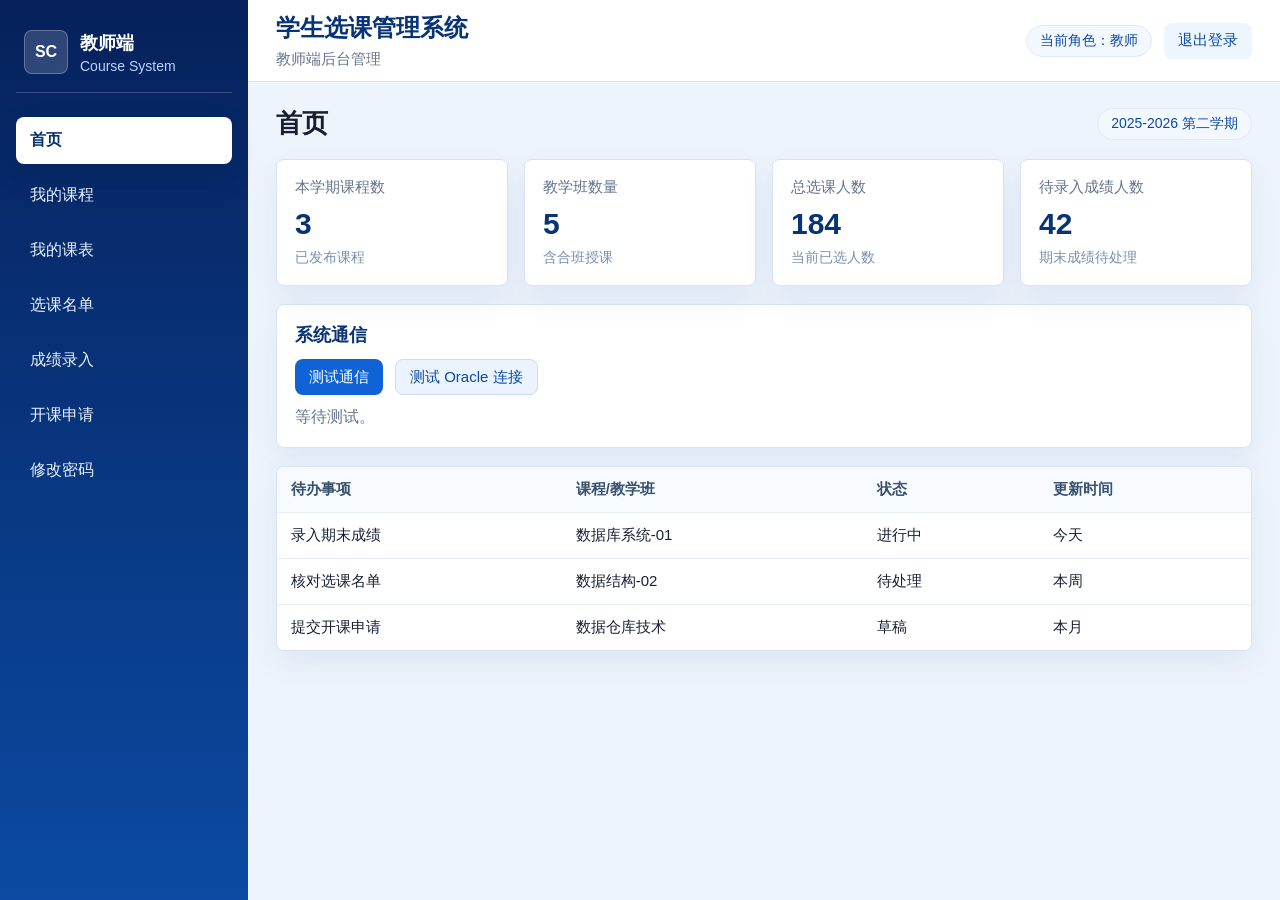
==== wwwroot/index.html @ d07c08db "新增教师模块分层业务代码、数据库初始化脚本，添加.gitignore过滤编译缓存文件" ====
<!doctype html>
<html lang="zh-CN">
<head>
  <meta charset="utf-8">
  <meta name="viewport" content="width=device-width, initial-scale=1">
  <title>学生选课管理系统</title>
  <link rel="stylesheet" href="css/app.css">
</head>
<body>
  <div class="app-shell">
    <aside class="sidebar">
      <div class="brand">
        <div class="brand-mark">SC</div>
        <div>
          <div class="brand-title">教师端</div>
          <div class="brand-subtitle">Course System</div>
        </div>
      </div>

      <nav class="nav-menu" aria-label="教师端导航">
        <button class="nav-item active" type="button" data-page="dashboard">首页</button>
        <button class="nav-item" type="button" data-page="courses">我的课程</button>
        <button class="nav-item" type="button" data-page="schedule">我的课表</button>
        <button class="nav-item" type="button" data-page="students">选课名单</button>
        <button class="nav-item" type="button" data-page="scores">成绩录入</button>
        <button class="nav-item" type="button" data-page="applications">开课申请</button>
        <button class="nav-item" type="button" data-page="password">修改密码</button>
      </nav>
    </aside>

    <section class="workspace">
      <header class="topbar">
        <div>
          <h1>学生选课管理系统</h1>
          <p id="view-subtitle">教师端后台管理</p>
        </div>
        <div class="topbar-actions">
          <span class="role-pill">当前角色：教师</span>
          <button class="logout-button" type="button">退出登录</button>
        </div>
      </header>

      <main class="content">
        <div class="content-heading">
          <h2 id="view-title">首页</h2>
          <span class="term-badge">2025-2026 第二学期</span>
        </div>
        <div id="page-root"></div>
      </main>
    </section>
  </div>

  <script src="js/api.js"></script>
  <script src="js/app.js"></script>
</body>
</html>
---- wwwroot/css/app.css ----
:root {
  --blue-950: #06215b;
  --blue-900: #083476;
  --blue-800: #0b4aa2;
  --blue-700: #0f63d6;
  --blue-600: #1976e8;
  --blue-100: #dcecff;
  --blue-050: #f3f8ff;
  --ink: #172033;
  --muted: #64748b;
  --line: #d7e4f5;
  --panel: #ffffff;
  --success: #0f8f68;
  --warning: #b26b00;
  --danger: #c4362f;
  font-family: "Microsoft YaHei UI", "Microsoft YaHei", Arial, sans-serif;
}

* {
  box-sizing: border-box;
}

body {
  margin: 0;
  min-width: 980px;
  background: #eef4fb;
  color: var(--ink);
  font-size: 16px;
  -webkit-font-smoothing: antialiased;
  text-rendering: optimizeLegibility;
}

button,
input,
textarea {
  font: inherit;
}

.app-shell {
  min-height: 100vh;
  display: grid;
  grid-template-columns: 248px minmax(0, 1fr);
}

.sidebar {
  background: linear-gradient(180deg, var(--blue-950), var(--blue-800));
  color: #fff;
  padding: 22px 16px;
  display: flex;
  flex-direction: column;
  gap: 24px;
}

.brand {
  display: flex;
  align-items: center;
  gap: 12px;
  padding: 8px 8px 18px;
  border-bottom: 1px solid rgba(255, 255, 255, 0.18);
}

.brand-mark {
  width: 44px;
  height: 44px;
  border-radius: 8px;
  display: grid;
  place-items: center;
  background: rgba(255, 255, 255, 0.16);
  border: 1px solid rgba(255, 255, 255, 0.25);
  font-weight: 700;
}

.brand-title {
  font-size: 18px;
  font-weight: 700;
}

.brand-subtitle {
  margin-top: 3px;
  color: #b8d4ff;
  font-size: 14px;
}

.nav-menu {
  display: grid;
  gap: 8px;
}

.nav-item {
  width: 100%;
  border: 0;
  border-radius: 8px;
  padding: 13px 14px;
  text-align: left;
  color: #e8f2ff;
  background: transparent;
  cursor: pointer;
  transition: background 160ms ease, color 160ms ease;
  font-size: 16px;
}

.nav-item:hover {
  background: rgba(255, 255, 255, 0.12);
}

.nav-item.active {
  color: #07306e;
  background: #fff;
  font-weight: 700;
  box-shadow: 0 12px 28px rgba(0, 23, 69, 0.18);
}

.workspace {
  min-width: 0;
  display: flex;
  flex-direction: column;
}

.topbar {
  height: 82px;
  padding: 0 28px;
  display: flex;
  align-items: center;
  justify-content: space-between;
  background: var(--panel);
  border-bottom: 1px solid var(--line);
}

.topbar h1 {
  margin: 0;
  font-size: 24px;
  color: var(--blue-900);
}

.topbar p {
  margin: 6px 0 0;
  color: var(--muted);
  font-size: 15px;
}

.topbar-actions {
  display: flex;
  align-items: center;
  gap: 12px;
}

.role-pill,
.term-badge {
  display: inline-flex;
  align-items: center;
  min-height: 32px;
  border-radius: 999px;
  padding: 0 13px;
  color: var(--blue-800);
  background: var(--blue-050);
  border: 1px solid var(--blue-100);
  font-size: 14px;
  white-space: nowrap;
}

.logout-button,
.primary-button,
.secondary-button {
  border: 0;
  border-radius: 8px;
  min-height: 36px;
  padding: 0 14px;
  cursor: pointer;
  font-size: 15px;
}

.logout-button {
  color: var(--blue-800);
  background: #edf5ff;
}

.primary-button {
  color: #fff;
  background: var(--blue-700);
}

.secondary-button {
  color: var(--blue-800);
  background: #eaf3ff;
  border: 1px solid #c9ddf8;
}

.content {
  flex: 1;
  padding: 24px 28px 30px;
  overflow: auto;
}

.content-heading {
  display: flex;
  align-items: center;
  justify-content: space-between;
  margin-bottom: 18px;
}

.content-heading h2 {
  margin: 0;
  color: var(--ink);
  font-size: 26px;
}

.dashboard-grid {
  display: grid;
  grid-template-columns: repeat(4, minmax(160px, 1fr));
  gap: 16px;
  margin-bottom: 18px;
}

.metric-card,
.panel,
.table-panel {
  background: var(--panel);
  border: 1px solid var(--line);
  border-radius: 8px;
  box-shadow: 0 12px 32px rgba(15, 74, 162, 0.08);
}

.metric-card {
  padding: 18px;
}

.metric-label {
  color: var(--muted);
  font-size: 15px;
}

.metric-value {
  margin-top: 10px;
  color: var(--blue-900);
  font-size: 30px;
  font-weight: 800;
}

.metric-note {
  margin-top: 8px;
  color: #7890ac;
  font-size: 14px;
}

.panel {
  padding: 18px;
  margin-bottom: 18px;
}

.panel-title {
  margin: 0 0 12px;
  font-size: 18px;
  color: var(--blue-900);
}

.quick-actions {
  display: flex;
  align-items: center;
  gap: 12px;
  flex-wrap: wrap;
}

.status-line {
  min-height: 22px;
  margin-top: 12px;
  color: var(--muted);
}

.status-line.success {
  color: var(--success);
}

.status-line.error {
  color: var(--danger);
}

.table-panel {
  overflow: hidden;
}

.data-table {
  width: 100%;
  border-collapse: collapse;
  background: #fff;
  font-size: 15px;
}

.data-table th,
.data-table td {
  padding: 13px 14px;
  border-bottom: 1px solid #e6eef8;
  text-align: left;
}

.data-table th {
  color: #38516f;
  background: #f7fbff;
  font-weight: 700;
}

.data-table tr:last-child td {
  border-bottom: 0;
}

.placeholder-grid {
  display: grid;
  grid-template-columns: minmax(0, 1fr) 300px;
  gap: 18px;
}

.empty-state {
  padding: 42px 20px;
  text-align: center;
  color: var(--muted);
  background: #fff;
  border: 1px dashed #b9cbe3;
  border-radius: 8px;
}

.form-grid {
  display: grid;
  grid-template-columns: repeat(2, minmax(0, 1fr));
  gap: 14px;
}

.field {
  display: grid;
  gap: 7px;
}

.field label {
  color: #39516b;
  font-size: 14px;
  font-weight: 700;
}

.field input,
.field textarea {
  width: 100%;
  border: 1px solid #cad8eb;
  border-radius: 8px;
  padding: 10px 12px;
  outline: none;
  background: #fff;
}

.field textarea {
  min-height: 96px;
  resize: vertical;
}

.field input:focus,
.field textarea:focus {
  border-color: var(--blue-600);
  box-shadow: 0 0 0 3px rgba(25, 118, 232, 0.12);
}

@media (max-width: 1100px) {
  .dashboard-grid {
    grid-template-columns: repeat(2, minmax(160px, 1fr));
  }

  .placeholder-grid {
    grid-template-columns: 1fr;
  }
}
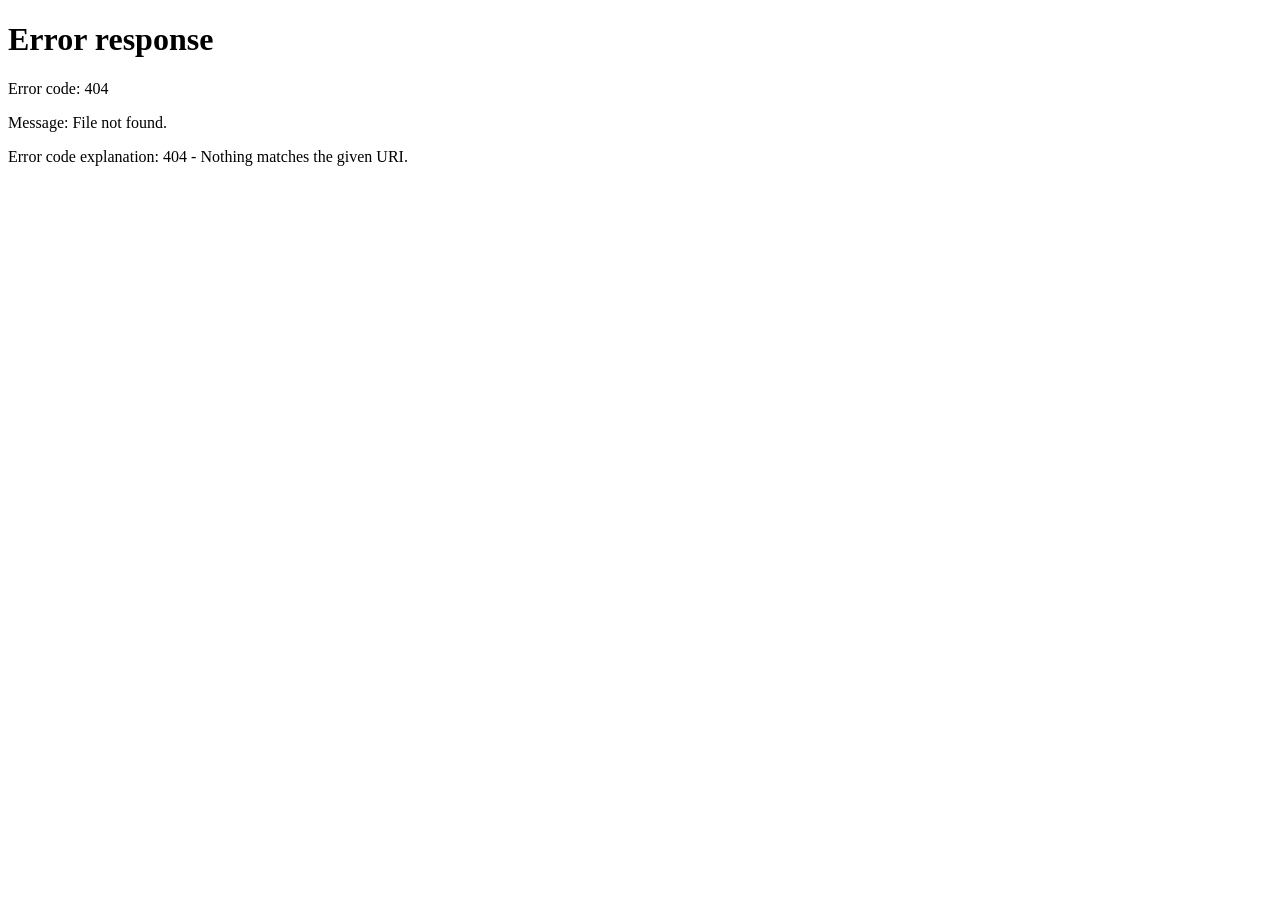
==== commit dcf6af92: "Fix teacher web entry and api response handling" ====
--- a/wwwroot/index.html
+++ b/wwwroot/index.html
@@ -3,54 +3,30 @@
 <head>
   <meta charset="utf-8">
   <meta name="viewport" content="width=device-width, initial-scale=1">
+  <meta http-equiv="refresh" content="0; url=/teacher.html">
   <title>学生选课管理系统</title>
-  <link rel="stylesheet" href="css/app.css">
+  <script>
+    window.location.replace('/teacher.html');
+  </script>
+  <style>
+    body {
+      margin: 0;
+      min-height: 100vh;
+      display: grid;
+      place-items: center;
+      font-family: "Microsoft YaHei", Arial, sans-serif;
+      color: #183153;
+      background: #f3f7fc;
+    }
+
+    a {
+      color: #1664d9;
+      font-weight: 700;
+      text-decoration: none;
+    }
+  </style>
 </head>
 <body>
-  <div class="app-shell">
-    <aside class="sidebar">
-      <div class="brand">
-        <div class="brand-mark">SC</div>
-        <div>
-          <div class="brand-title">教师端</div>
-          <div class="brand-subtitle">Course System</div>
-        </div>
-      </div>
-
-      <nav class="nav-menu" aria-label="教师端导航">
-        <button class="nav-item active" type="button" data-page="dashboard">首页</button>
-        <button class="nav-item" type="button" data-page="courses">我的课程</button>
-        <button class="nav-item" type="button" data-page="schedule">我的课表</button>
-        <button class="nav-item" type="button" data-page="students">选课名单</button>
-        <button class="nav-item" type="button" data-page="scores">成绩录入</button>
-        <button class="nav-item" type="button" data-page="applications">开课申请</button>
-        <button class="nav-item" type="button" data-page="password">修改密码</button>
-      </nav>
-    </aside>
-
-    <section class="workspace">
-      <header class="topbar">
-        <div>
-          <h1>学生选课管理系统</h1>
-          <p id="view-subtitle">教师端后台管理</p>
-        </div>
-        <div class="topbar-actions">
-          <span class="role-pill">当前角色：教师</span>
-          <button class="logout-button" type="button">退出登录</button>
-        </div>
-      </header>
-
-      <main class="content">
-        <div class="content-heading">
-          <h2 id="view-title">首页</h2>
-          <span class="term-badge">2025-2026 第二学期</span>
-        </div>
-        <div id="page-root"></div>
-      </main>
-    </section>
-  </div>
-
-  <script src="js/api.js"></script>
-  <script src="js/app.js"></script>
+  <p>正在进入教师端，若未自动跳转，请点击 <a href="/teacher.html">进入教师端</a>。</p>
 </body>
 </html>
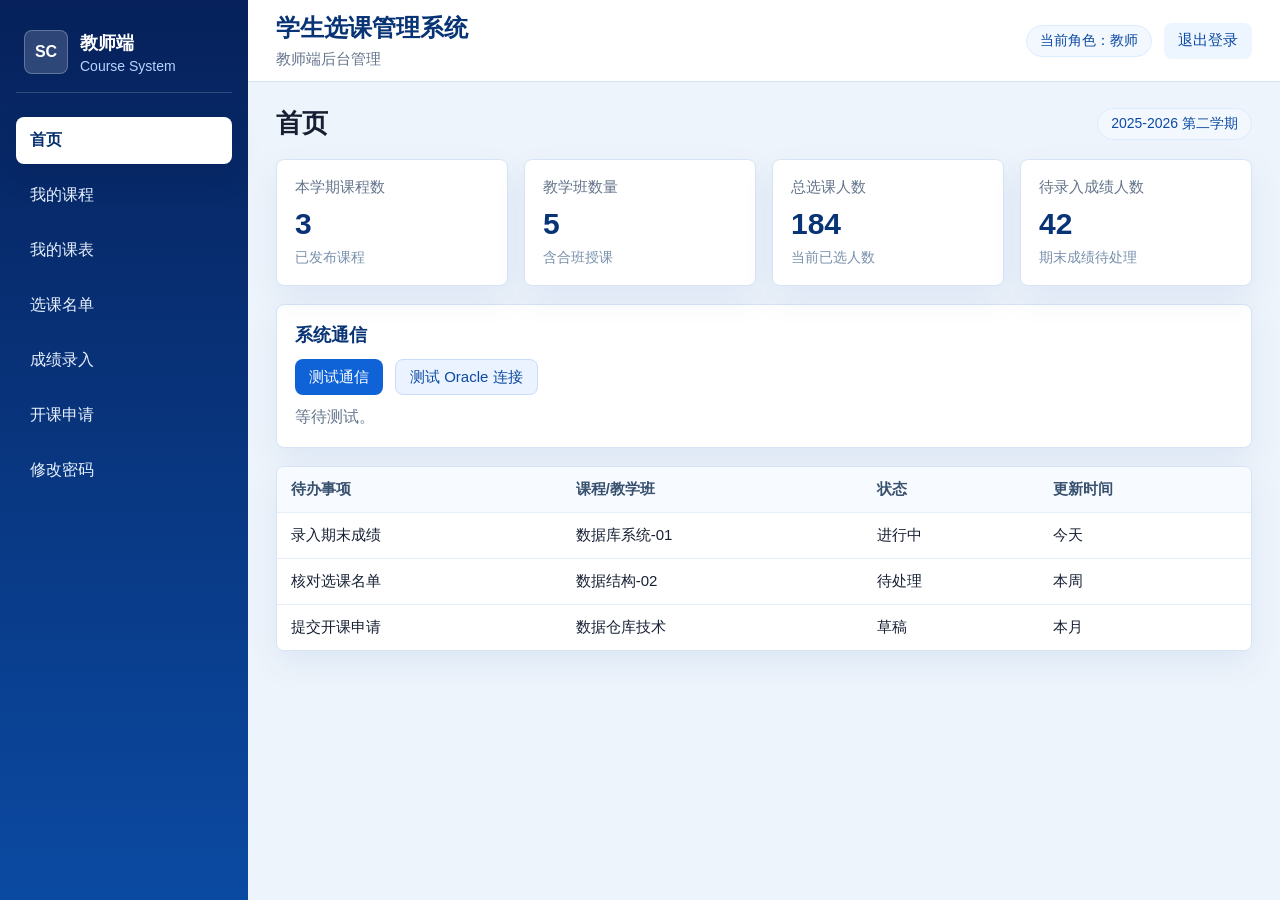
==== commit 7966f59a: "新增管理员模块课程管理功能及前后端mock测试 1. 新增wwwroot/admin.html基础页面骨架，复用教师端ui 2. 新增Controllers/AdminController.cs 控制" ====
--- a/wwwroot/index.html
+++ b/wwwroot/index.html
@@ -3,30 +3,54 @@
 <head>
   <meta charset="utf-8">
   <meta name="viewport" content="width=device-width, initial-scale=1">
-  <meta http-equiv="refresh" content="0; url=/teacher.html">
   <title>学生选课管理系统</title>
-  <script>
-    window.location.replace('/teacher.html');
-  </script>
-  <style>
-    body {
-      margin: 0;
-      min-height: 100vh;
-      display: grid;
-      place-items: center;
-      font-family: "Microsoft YaHei", Arial, sans-serif;
-      color: #183153;
-      background: #f3f7fc;
-    }
-
-    a {
-      color: #1664d9;
-      font-weight: 700;
-      text-decoration: none;
-    }
-  </style>
+  <link rel="stylesheet" href="css/app.css">
 </head>
 <body>
-  <p>正在进入教师端，若未自动跳转，请点击 <a href="/teacher.html">进入教师端</a>。</p>
+  <div class="app-shell">
+    <aside class="sidebar">
+      <div class="brand">
+        <div class="brand-mark">SC</div>
+        <div>
+          <div class="brand-title">教师端</div>
+          <div class="brand-subtitle">Course System</div>
+        </div>
+      </div>
+
+      <nav class="nav-menu" aria-label="教师端导航">
+        <button class="nav-item active" type="button" data-page="dashboard">首页</button>
+        <button class="nav-item" type="button" data-page="courses">我的课程</button>
+        <button class="nav-item" type="button" data-page="schedule">我的课表</button>
+        <button class="nav-item" type="button" data-page="students">选课名单</button>
+        <button class="nav-item" type="button" data-page="scores">成绩录入</button>
+        <button class="nav-item" type="button" data-page="applications">开课申请</button>
+        <button class="nav-item" type="button" data-page="password">修改密码</button>
+      </nav>
+    </aside>
+
+    <section class="workspace">
+      <header class="topbar">
+        <div>
+          <h1>学生选课管理系统</h1>
+          <p id="view-subtitle">教师端后台管理</p>
+        </div>
+        <div class="topbar-actions">
+          <span class="role-pill">当前角色：教师</span>
+          <button class="logout-button" type="button">退出登录</button>
+        </div>
+      </header>
+
+      <main class="content">
+        <div class="content-heading">
+          <h2 id="view-title">首页</h2>
+          <span class="term-badge">2025-2026 第二学期</span>
+        </div>
+        <div id="page-root"></div>
+      </main>
+    </section>
+  </div>
+
+  <script src="js/api.js"></script>
+  <script src="js/app.js"></script>
 </body>
 </html>
--- a/wwwroot/css/app.css
+++ b/wwwroot/css/app.css
@@ -0,0 +1,366 @@
+:root {
+  --blue-950: #06215b;
+  --blue-900: #083476;
+  --blue-800: #0b4aa2;
+  --blue-700: #0f63d6;
+  --blue-600: #1976e8;
+  --blue-100: #dcecff;
+  --blue-050: #f3f8ff;
+  --ink: #172033;
+  --muted: #64748b;
+  --line: #d7e4f5;
+  --panel: #ffffff;
+  --success: #0f8f68;
+  --warning: #b26b00;
+  --danger: #c4362f;
+  font-family: "Microsoft YaHei UI", "Microsoft YaHei", Arial, sans-serif;
+}
+
+* {
+  box-sizing: border-box;
+}
+
+body {
+  margin: 0;
+  min-width: 980px;
+  background: #eef4fb;
+  color: var(--ink);
+  font-size: 16px;
+  -webkit-font-smoothing: antialiased;
+  text-rendering: optimizeLegibility;
+}
+
+button,
+input,
+textarea {
+  font: inherit;
+}
+
+.app-shell {
+  min-height: 100vh;
+  display: grid;
+  grid-template-columns: 248px minmax(0, 1fr);
+}
+
+.sidebar {
+  background: linear-gradient(180deg, var(--blue-950), var(--blue-800));
+  color: #fff;
+  padding: 22px 16px;
+  display: flex;
+  flex-direction: column;
+  gap: 24px;
+}
+
+.brand {
+  display: flex;
+  align-items: center;
+  gap: 12px;
+  padding: 8px 8px 18px;
+  border-bottom: 1px solid rgba(255, 255, 255, 0.18);
+}
+
+.brand-mark {
+  width: 44px;
+  height: 44px;
+  border-radius: 8px;
+  display: grid;
+  place-items: center;
+  background: rgba(255, 255, 255, 0.16);
+  border: 1px solid rgba(255, 255, 255, 0.25);
+  font-weight: 700;
+}
+
+.brand-title {
+  font-size: 18px;
+  font-weight: 700;
+}
+
+.brand-subtitle {
+  margin-top: 3px;
+  color: #b8d4ff;
+  font-size: 14px;
+}
+
+.nav-menu {
+  display: grid;
+  gap: 8px;
+}
+
+.nav-item {
+  width: 100%;
+  border: 0;
+  border-radius: 8px;
+  padding: 13px 14px;
+  text-align: left;
+  color: #e8f2ff;
+  background: transparent;
+  cursor: pointer;
+  transition: background 160ms ease, color 160ms ease;
+  font-size: 16px;
+}
+
+.nav-item:hover {
+  background: rgba(255, 255, 255, 0.12);
+}
+
+.nav-item.active {
+  color: #07306e;
+  background: #fff;
+  font-weight: 700;
+  box-shadow: 0 12px 28px rgba(0, 23, 69, 0.18);
+}
+
+.workspace {
+  min-width: 0;
+  display: flex;
+  flex-direction: column;
+}
+
+.topbar {
+  height: 82px;
+  padding: 0 28px;
+  display: flex;
+  align-items: center;
+  justify-content: space-between;
+  background: var(--panel);
+  border-bottom: 1px solid var(--line);
+}
+
+.topbar h1 {
+  margin: 0;
+  font-size: 24px;
+  color: var(--blue-900);
+}
+
+.topbar p {
+  margin: 6px 0 0;
+  color: var(--muted);
+  font-size: 15px;
+}
+
+.topbar-actions {
+  display: flex;
+  align-items: center;
+  gap: 12px;
+}
+
+.role-pill,
+.term-badge {
+  display: inline-flex;
+  align-items: center;
+  min-height: 32px;
+  border-radius: 999px;
+  padding: 0 13px;
+  color: var(--blue-800);
+  background: var(--blue-050);
+  border: 1px solid var(--blue-100);
+  font-size: 14px;
+  white-space: nowrap;
+}
+
+.logout-button,
+.primary-button,
+.secondary-button {
+  border: 0;
+  border-radius: 8px;
+  min-height: 36px;
+  padding: 0 14px;
+  cursor: pointer;
+  font-size: 15px;
+}
+
+.logout-button {
+  color: var(--blue-800);
+  background: #edf5ff;
+}
+
+.primary-button {
+  color: #fff;
+  background: var(--blue-700);
+}
+
+.secondary-button {
+  color: var(--blue-800);
+  background: #eaf3ff;
+  border: 1px solid #c9ddf8;
+}
+
+.content {
+  flex: 1;
+  padding: 24px 28px 30px;
+  overflow: auto;
+}
+
+.content-heading {
+  display: flex;
+  align-items: center;
+  justify-content: space-between;
+  margin-bottom: 18px;
+}
+
+.content-heading h2 {
+  margin: 0;
+  color: var(--ink);
+  font-size: 26px;
+}
+
+.dashboard-grid {
+  display: grid;
+  grid-template-columns: repeat(4, minmax(160px, 1fr));
+  gap: 16px;
+  margin-bottom: 18px;
+}
+
+.metric-card,
+.panel,
+.table-panel {
+  background: var(--panel);
+  border: 1px solid var(--line);
+  border-radius: 8px;
+  box-shadow: 0 12px 32px rgba(15, 74, 162, 0.08);
+}
+
+.metric-card {
+  padding: 18px;
+}
+
+.metric-label {
+  color: var(--muted);
+  font-size: 15px;
+}
+
+.metric-value {
+  margin-top: 10px;
+  color: var(--blue-900);
+  font-size: 30px;
+  font-weight: 800;
+}
+
+.metric-note {
+  margin-top: 8px;
+  color: #7890ac;
+  font-size: 14px;
+}
+
+.panel {
+  padding: 18px;
+  margin-bottom: 18px;
+}
+
+.panel-title {
+  margin: 0 0 12px;
+  font-size: 18px;
+  color: var(--blue-900);
+}
+
+.quick-actions {
+  display: flex;
+  align-items: center;
+  gap: 12px;
+  flex-wrap: wrap;
+}
+
+.status-line {
+  min-height: 22px;
+  margin-top: 12px;
+  color: var(--muted);
+}
+
+.status-line.success {
+  color: var(--success);
+}
+
+.status-line.error {
+  color: var(--danger);
+}
+
+.table-panel {
+  overflow: hidden;
+}
+
+.data-table {
+  width: 100%;
+  border-collapse: collapse;
+  background: #fff;
+  font-size: 15px;
+}
+
+.data-table th,
+.data-table td {
+  padding: 13px 14px;
+  border-bottom: 1px solid #e6eef8;
+  text-align: left;
+}
+
+.data-table th {
+  color: #38516f;
+  background: #f7fbff;
+  font-weight: 700;
+}
+
+.data-table tr:last-child td {
+  border-bottom: 0;
+}
+
+.placeholder-grid {
+  display: grid;
+  grid-template-columns: minmax(0, 1fr) 300px;
+  gap: 18px;
+}
+
+.empty-state {
+  padding: 42px 20px;
+  text-align: center;
+  color: var(--muted);
+  background: #fff;
+  border: 1px dashed #b9cbe3;
+  border-radius: 8px;
+}
+
+.form-grid {
+  display: grid;
+  grid-template-columns: repeat(2, minmax(0, 1fr));
+  gap: 14px;
+}
+
+.field {
+  display: grid;
+  gap: 7px;
+}
+
+.field label {
+  color: #39516b;
+  font-size: 14px;
+  font-weight: 700;
+}
+
+.field input,
+.field textarea {
+  width: 100%;
+  border: 1px solid #cad8eb;
+  border-radius: 8px;
+  padding: 10px 12px;
+  outline: none;
+  background: #fff;
+}
+
+.field textarea {
+  min-height: 96px;
+  resize: vertical;
+}
+
+.field input:focus,
+.field textarea:focus {
+  border-color: var(--blue-600);
+  box-shadow: 0 0 0 3px rgba(25, 118, 232, 0.12);
+}
+
+@media (max-width: 1100px) {
+  .dashboard-grid {
+    grid-template-columns: repeat(2, minmax(160px, 1fr));
+  }
+
+  .placeholder-grid {
+    grid-template-columns: 1fr;
+  }
+}
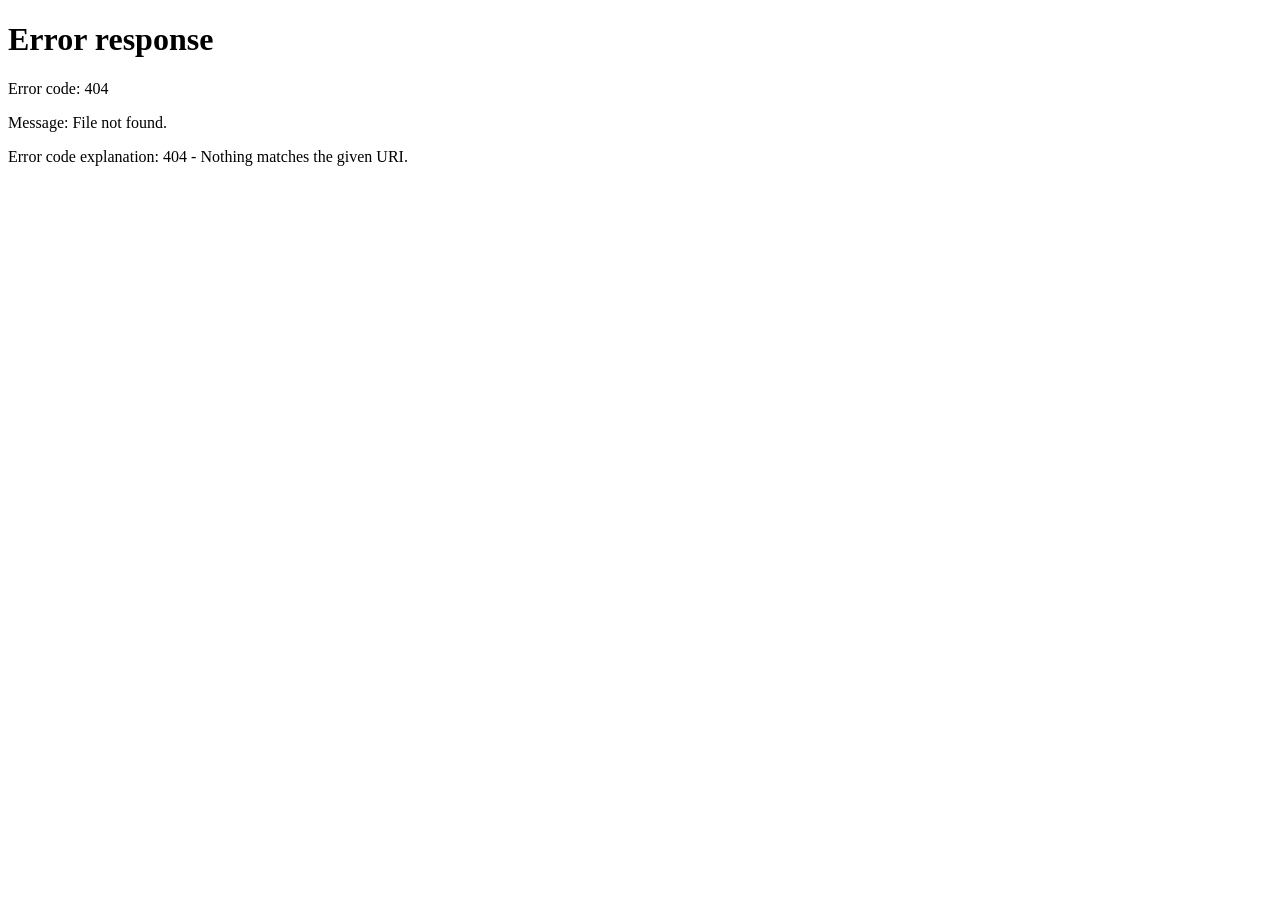
==== commit 4042b0d9: "搭建学生端B/S基础架构" ====
--- a/wwwroot/index.html
+++ b/wwwroot/index.html
@@ -3,54 +3,30 @@
 <head>
   <meta charset="utf-8">
   <meta name="viewport" content="width=device-width, initial-scale=1">
+  <meta http-equiv="refresh" content="0; url=/student.html">
   <title>学生选课管理系统</title>
-  <link rel="stylesheet" href="css/app.css">
+  <script>
+    window.location.replace('/student.html');
+  </script>
+  <style>
+    body {
+      margin: 0;
+      min-height: 100vh;
+      display: grid;
+      place-items: center;
+      font-family: "Microsoft YaHei", Arial, sans-serif;
+      color: #183153;
+      background: #f3f7fc;
+    }
+
+    a {
+      color: #1664d9;
+      font-weight: 700;
+      text-decoration: none;
+    }
+  </style>
 </head>
 <body>
-  <div class="app-shell">
-    <aside class="sidebar">
-      <div class="brand">
-        <div class="brand-mark">SC</div>
-        <div>
-          <div class="brand-title">教师端</div>
-          <div class="brand-subtitle">Course System</div>
-        </div>
-      </div>
-
-      <nav class="nav-menu" aria-label="教师端导航">
-        <button class="nav-item active" type="button" data-page="dashboard">首页</button>
-        <button class="nav-item" type="button" data-page="courses">我的课程</button>
-        <button class="nav-item" type="button" data-page="schedule">我的课表</button>
-        <button class="nav-item" type="button" data-page="students">选课名单</button>
-        <button class="nav-item" type="button" data-page="scores">成绩录入</button>
-        <button class="nav-item" type="button" data-page="applications">开课申请</button>
-        <button class="nav-item" type="button" data-page="password">修改密码</button>
-      </nav>
-    </aside>
-
-    <section class="workspace">
-      <header class="topbar">
-        <div>
-          <h1>学生选课管理系统</h1>
-          <p id="view-subtitle">教师端后台管理</p>
-        </div>
-        <div class="topbar-actions">
-          <span class="role-pill">当前角色：教师</span>
-          <button class="logout-button" type="button">退出登录</button>
-        </div>
-      </header>
-
-      <main class="content">
-        <div class="content-heading">
-          <h2 id="view-title">首页</h2>
-          <span class="term-badge">2025-2026 第二学期</span>
-        </div>
-        <div id="page-root"></div>
-      </main>
-    </section>
-  </div>
-
-  <script src="js/api.js"></script>
-  <script src="js/app.js"></script>
+  <p>正在进入学生端，若未自动跳转，请点击 <a href="/student.html">进入学生端</a>。</p>
 </body>
 </html>
